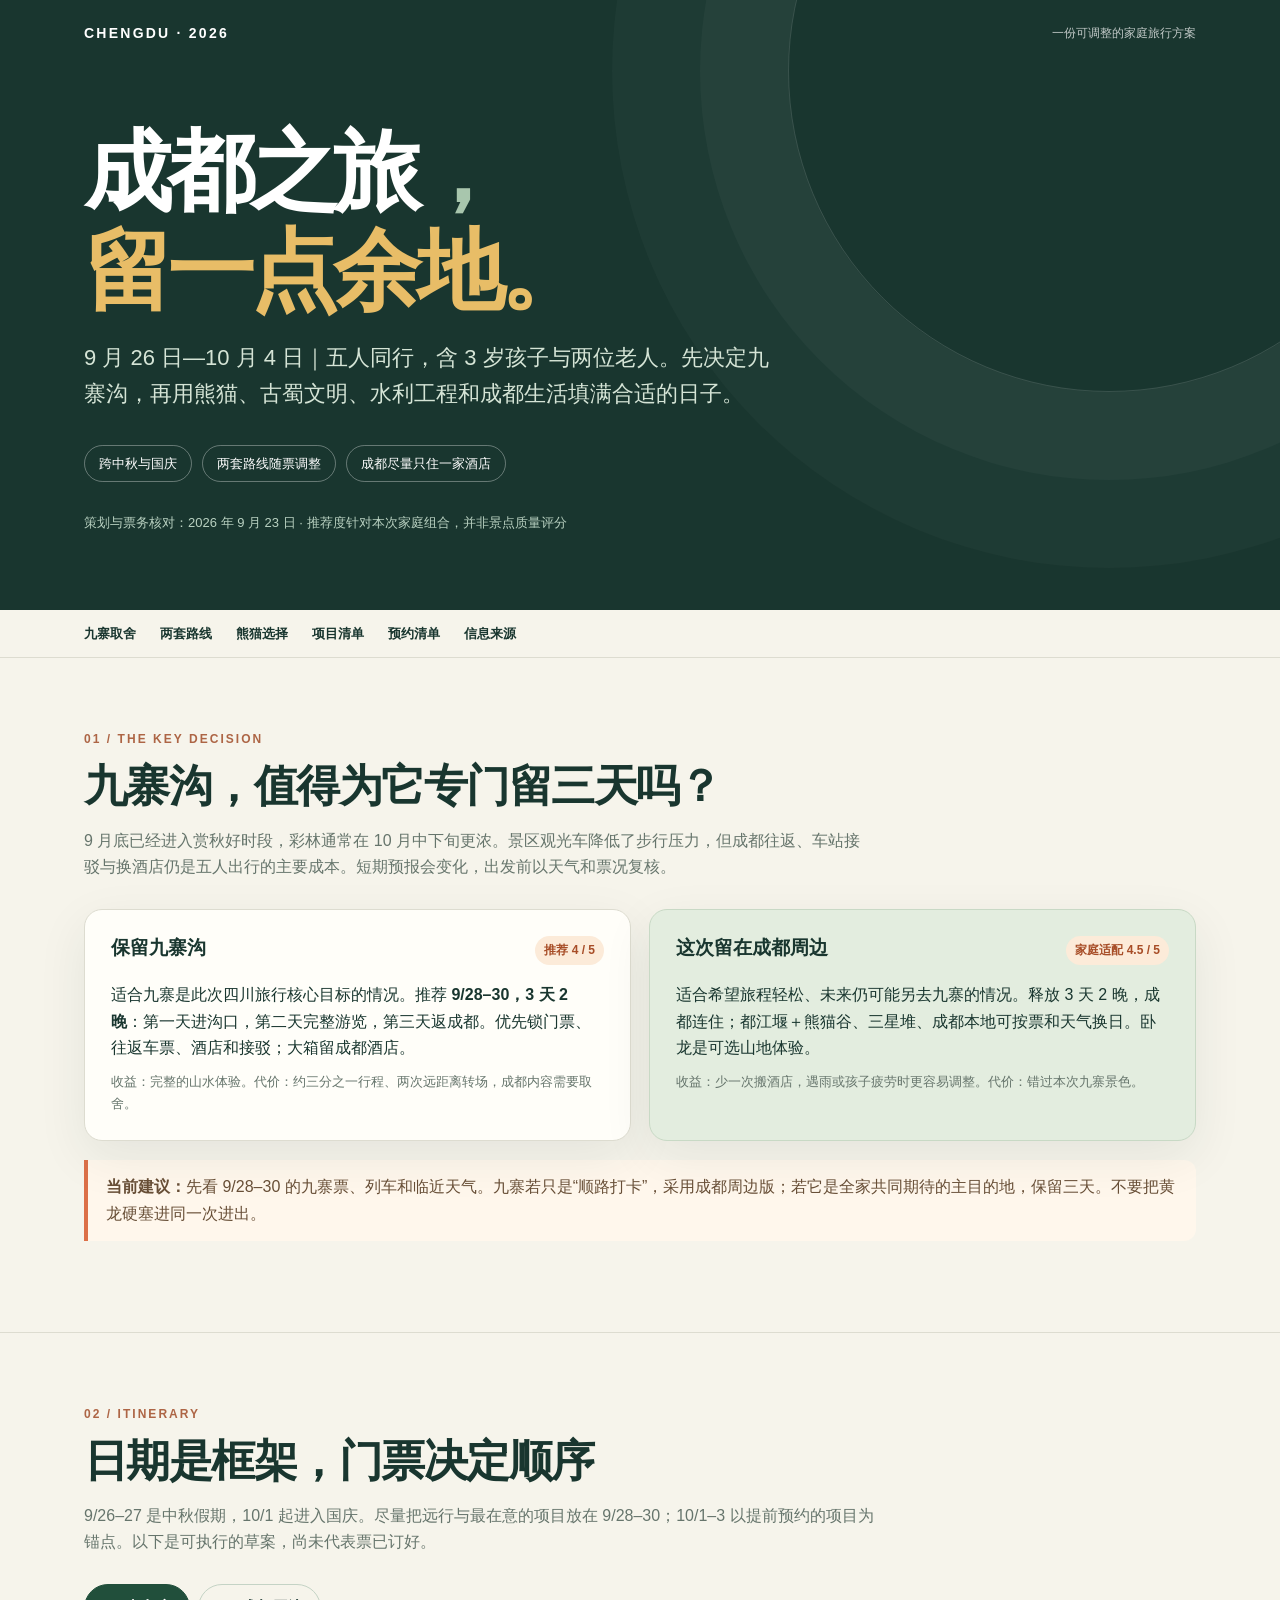
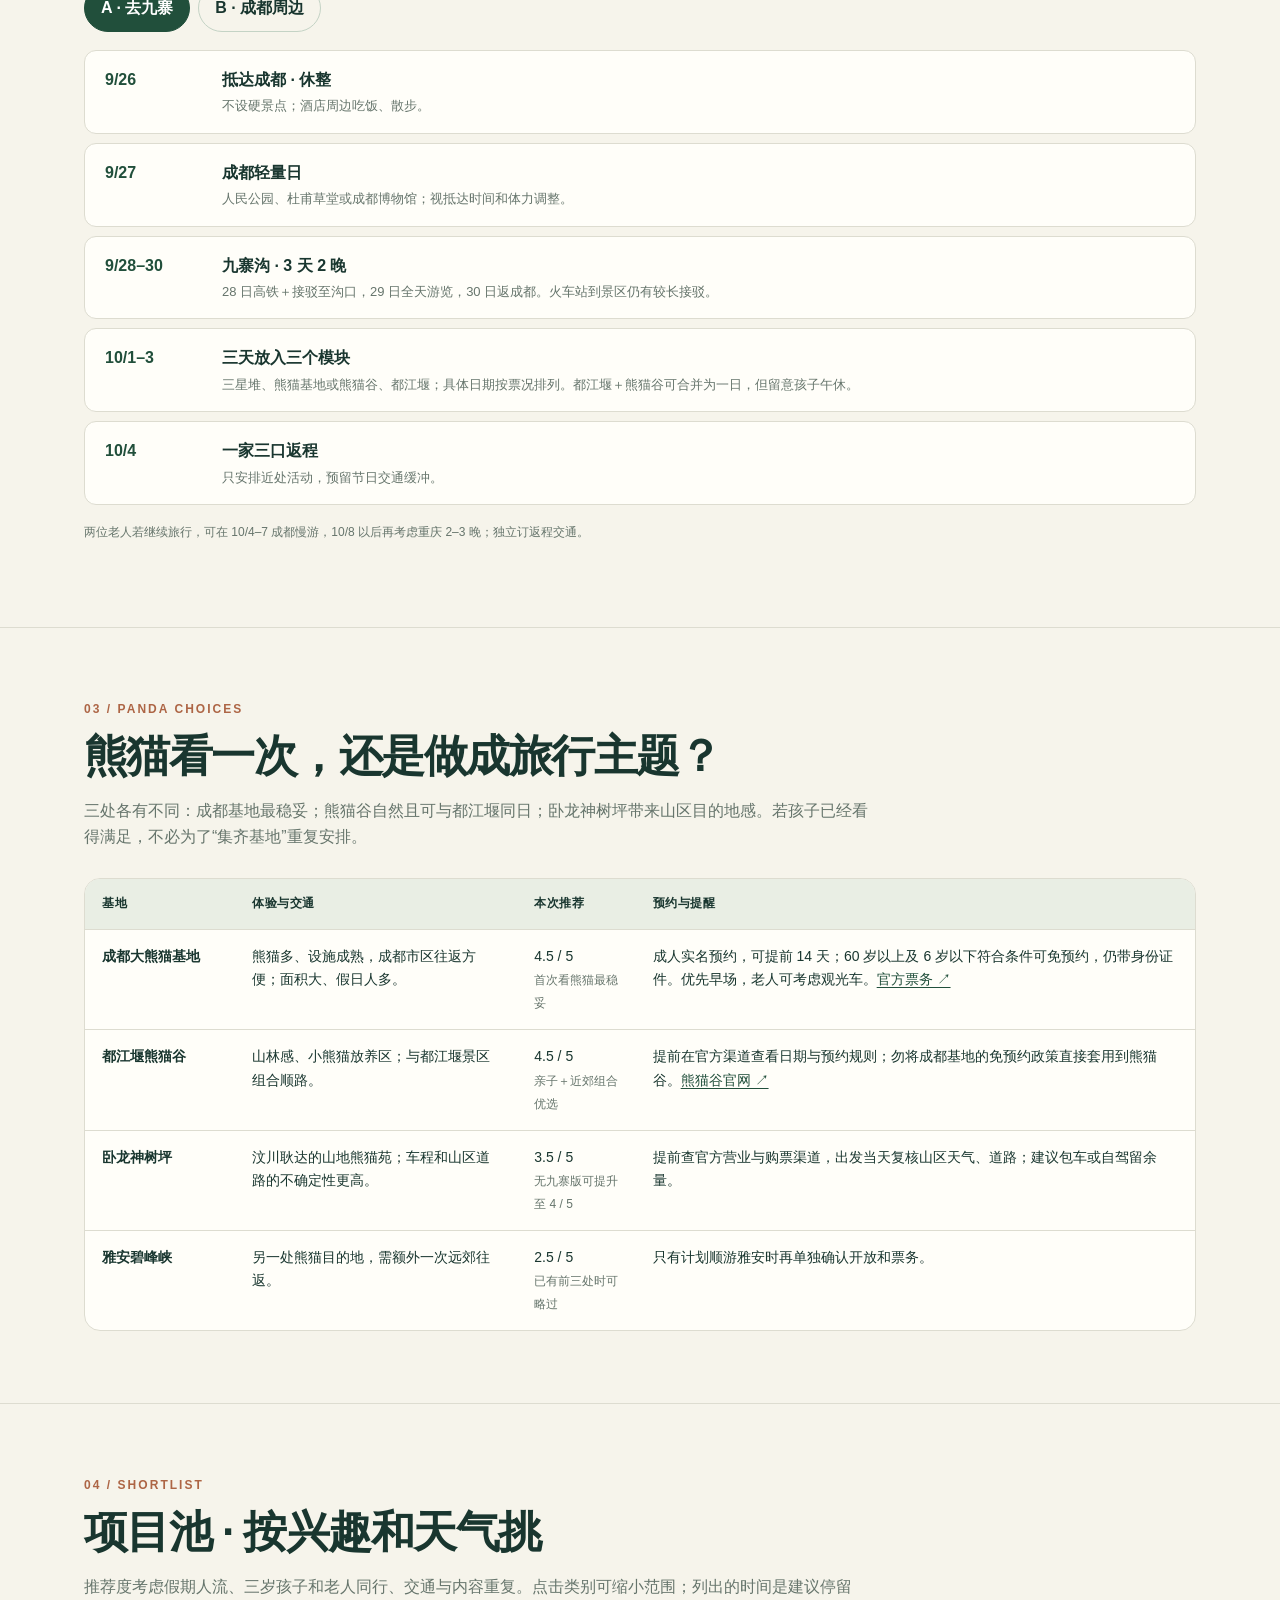
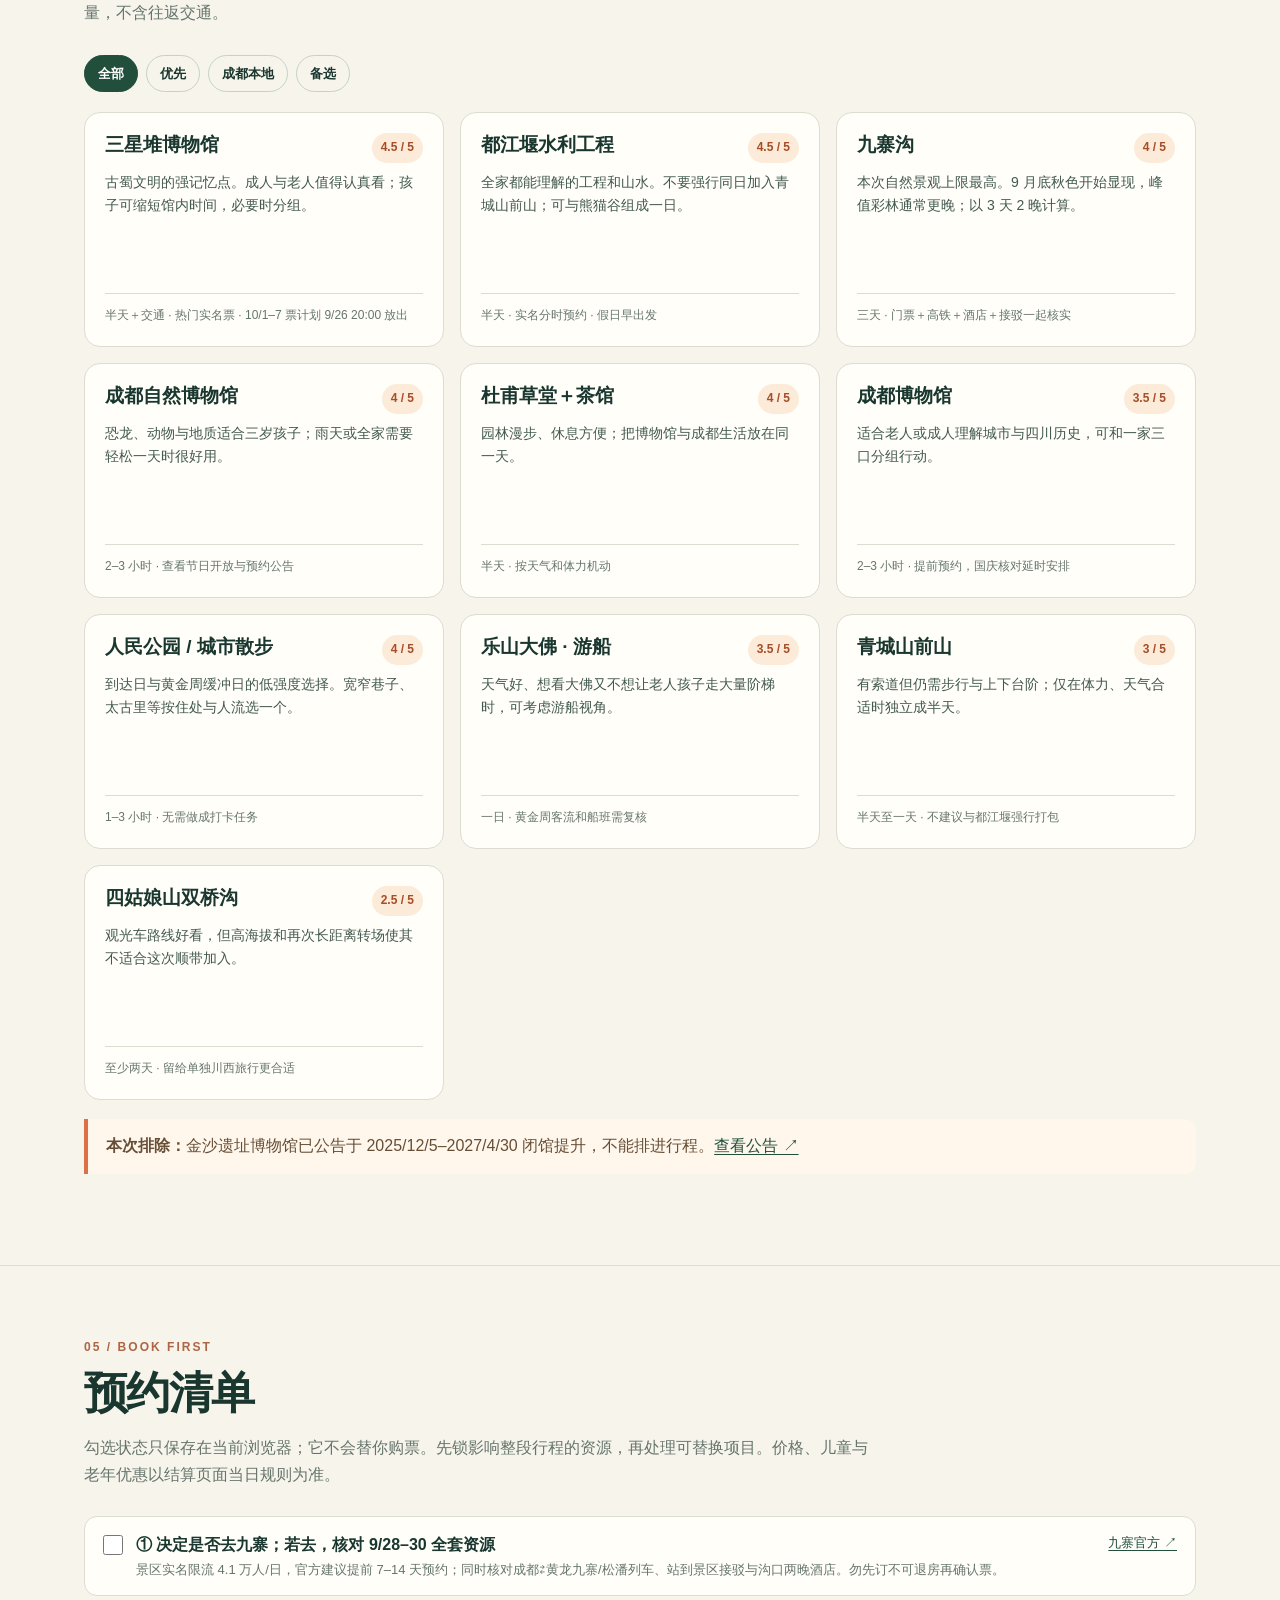
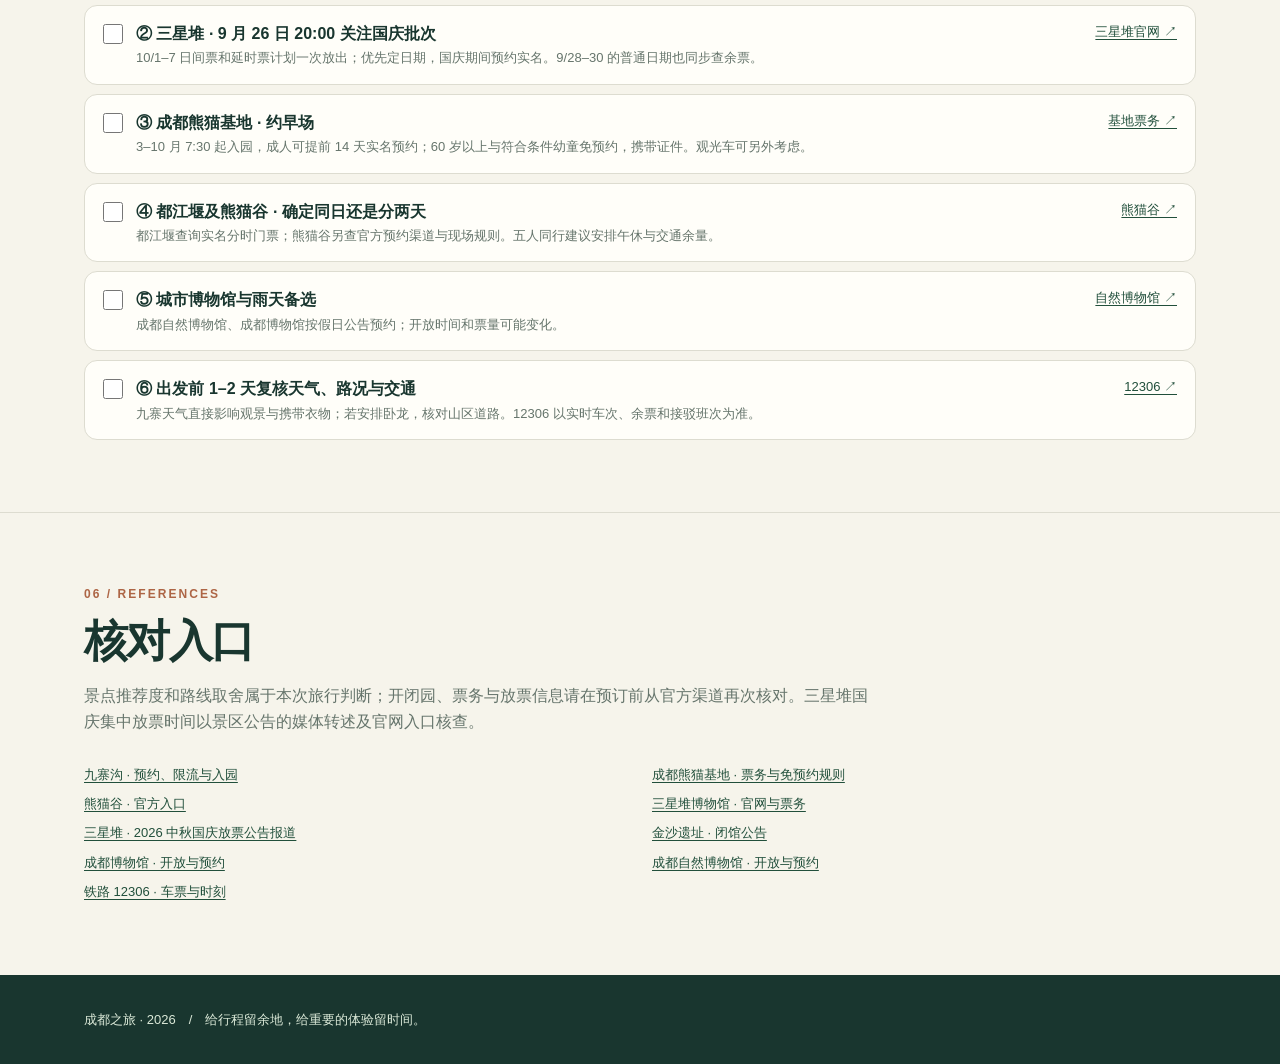
==== chengdu-2026/index.html @ fce1fe7a "Add Chengdu 2026 family trip planning page" ====
<!doctype html>
<html lang="zh-CN">
<head>
  <meta charset="utf-8">
  <meta name="viewport" content="width=device-width, initial-scale=1">
  <meta name="theme-color" content="#17352d">
  <meta name="description" content="2026 成都家庭旅行规划：九寨沟取舍、熊猫基地对比、每日路线与预约清单。">
  <title>成都之旅 · 2026 家庭行程规划</title>
  <style>
    :root{--ink:#19362f;--muted:#66756c;--cream:#f6f4eb;--paper:#fffef9;--line:#dddcd0;--green:#214f3b;--mint:#dcebdc;--orange:#dc7048;--gold:#e8bd67;--blue:#dce9e9;--shadow:0 16px 50px rgba(25,54,47,.08)}
    *{box-sizing:border-box}html{scroll-behavior:smooth}body{margin:0;background:var(--cream);color:var(--ink);font-family:-apple-system,BlinkMacSystemFont,"PingFang SC","Microsoft YaHei",sans-serif;line-height:1.65}a{color:var(--green);text-underline-offset:3px}button{font:inherit;cursor:pointer}button:focus-visible,a:focus-visible,input:focus-visible{outline:3px solid var(--orange);outline-offset:3px}.wrap{max-width:1160px;padding:0 24px;margin:auto}
    header{background:var(--ink);color:#fff;position:relative;overflow:hidden}header:before{content:"";position:absolute;width:640px;height:640px;border:1px solid #ffffff24;border-radius:50%;right:-150px;top:-250px;box-shadow:0 0 0 88px #ffffff08,0 0 0 176px #ffffff06}header .wrap{position:relative;padding-top:22px;padding-bottom:76px}.top{display:flex;align-items:center;justify-content:space-between;gap:20px}.brand{font-size:14px;font-weight:800;letter-spacing:.16em}.top span{font-size:12px;opacity:.72}header h1{font-size:clamp(40px,7vw,88px);line-height:1.12;letter-spacing:-.055em;margin:78px 0 20px;max-width:850px}header h1 em{font-style:normal;color:var(--gold)}.lead{font-size:clamp(17px,2vw,22px);max-width:700px;color:#d5e4d6;margin:0}.hero-meta{display:flex;gap:10px;flex-wrap:wrap;margin-top:32px}.hero-meta span{border:1px solid #ffffff55;border-radius:30px;padding:7px 14px;font-size:13px}.hero-note{margin-top:30px;color:#b9d1c1;font-size:13px}
    nav{background:#f6f4ebed;border-bottom:1px solid var(--line);position:sticky;top:0;z-index:10;backdrop-filter:blur(14px)}nav .wrap{display:flex;gap:24px;overflow:auto;white-space:nowrap;scrollbar-width:none}nav a{padding:13px 0;color:var(--ink);text-decoration:none;font-size:13px;font-weight:700}nav a:hover{color:var(--orange)}section{padding:72px 0}section+section{border-top:1px solid var(--line)}.eyebrow{color:#ad6545;font-size:12px;font-weight:900;letter-spacing:.17em;text-transform:uppercase;margin-bottom:10px}h2{font-size:clamp(28px,4vw,44px);line-height:1.18;letter-spacing:-.035em;margin:0 0 16px}h3{font-size:19px;line-height:1.3;margin:0 0 12px}.intro{color:var(--muted);max-width:790px;margin:0 0 28px}.grid{display:grid;grid-template-columns:repeat(2,minmax(0,1fr));gap:18px}.card{background:var(--paper);border:1px solid var(--line);border-radius:18px;padding:26px;box-shadow:var(--shadow)}.card.accent{background:#e3eddf;border-color:#c8d9c5}.card small{color:var(--muted);font-weight:700}.card p{margin:10px 0 0}.decision{font-size:19px;font-weight:750;max-width:900px}.decision strong{color:#a64e30}.pill{display:inline-block;border-radius:30px;padding:5px 10px;background:var(--mint);color:var(--green);font-size:12px;font-weight:800}.pill.warn{background:#fbe9da;color:#a74d27}.pill.blue{background:var(--blue)}.rowtop{display:flex;align-items:start;justify-content:space-between;gap:12px}.rating{white-space:nowrap;font-size:12px;font-weight:900;color:#a74d27;background:#fcebd9;padding:5px 9px;border-radius:20px}.sub{font-size:13px;color:var(--muted)}
    .tabs{display:flex;gap:8px;flex-wrap:wrap;margin:28px 0 18px}.tabs button,.filter button{border:1px solid #c4d3c5;background:transparent;color:var(--ink);padding:10px 16px;border-radius:30px;font-weight:750}.tabs button[aria-selected="true"],.filter button.active{background:var(--green);color:#fff;border-color:var(--green)}.route{display:none}.route.active{display:block}.days{display:grid;gap:9px}.day{display:grid;grid-template-columns:100px 1fr;gap:17px;background:var(--paper);border:1px solid var(--line);padding:16px 20px;border-radius:12px}.day time{font-weight:900;color:var(--green)}.day strong{display:block}.day .sub{margin-top:2px}.notice{border-left:4px solid var(--orange);background:#fff7ec;border-radius:0 12px 12px 0;padding:14px 18px;margin:19px 0;color:#674e36}.split{display:flex;gap:8px;flex-wrap:wrap;margin-top:8px}.split span{font-size:12px;padding:3px 9px;border-radius:8px;background:#eef2e8}
    .filter{display:flex;gap:8px;flex-wrap:wrap;margin:28px 0 20px}.filter button{padding:7px 13px;font-size:13px}.places{display:grid;grid-template-columns:repeat(3,minmax(0,1fr));gap:16px}.place{background:var(--paper);border:1px solid var(--line);border-radius:16px;padding:20px;display:flex;flex-direction:column;min-height:235px}.place p{margin:8px 0;color:#435950;font-size:14px}.place .foot{margin-top:auto;padding-top:12px;border-top:1px solid var(--line);font-size:12px;color:var(--muted)}.place[hidden]{display:none}.place .rowtop h3{margin:0}.table-wrap{overflow:auto;border:1px solid var(--line);border-radius:16px;background:var(--paper)}table{width:100%;border-collapse:collapse;text-align:left;min-width:700px}th,td{padding:15px 17px;border-bottom:1px solid var(--line);vertical-align:top;font-size:14px}th{background:#e9eee4;font-size:12px;letter-spacing:.05em}tr:last-child td{border-bottom:0}td:first-child{font-weight:800;min-width:150px}.small{font-size:12px;color:var(--muted)}
    .tasks{display:grid;gap:9px}.task{background:var(--paper);border:1px solid var(--line);border-radius:13px;padding:15px 18px;display:grid;grid-template-columns:auto 1fr auto;gap:13px;align-items:start}.task input{width:20px;height:20px;accent-color:var(--green);margin:3px 0}.task strong{display:block}.task .sub{display:block}.task.done strong{text-decoration:line-through;color:var(--muted)}.task a{font-size:13px;white-space:nowrap}.sources{display:grid;grid-template-columns:repeat(2,minmax(0,1fr));gap:8px 24px}.sources a{font-size:13px}.end{background:var(--ink);color:#dbe9d8;padding:34px 0;font-size:13px}.end p{margin:0}.end a{color:#e8bd67}@media(max-width:800px){.places{grid-template-columns:repeat(2,minmax(0,1fr))}}@media(max-width:600px){.wrap{padding:0 18px}header .wrap{padding-top:18px;padding-bottom:48px}header h1{margin-top:65px}.grid,.places,.sources{grid-template-columns:1fr}section{padding:48px 0}.card{padding:20px}.day{grid-template-columns:66px 1fr;padding:13px 14px;gap:9px}.task{grid-template-columns:auto 1fr}.task a{grid-column:2}.place{min-height:auto}nav .wrap{gap:18px}}
  </style>
</head>
<body>
  <header><div class="wrap"><div class="top"><div class="brand">CHENGDU · 2026</div><span>一份可调整的家庭旅行方案</span></div><h1>成都之旅<span style="color:#a8c6ad">，</span><br><em>留一点余地。</em></h1><p class="lead">9 月 26 日—10 月 4 日｜五人同行，含 3 岁孩子与两位老人。先决定九寨沟，再用熊猫、古蜀文明、水利工程和成都生活填满合适的日子。</p><div class="hero-meta"><span>跨中秋与国庆</span><span>两套路线随票调整</span><span>成都尽量只住一家酒店</span></div><div class="hero-note">策划与票务核对：2026 年 9 月 23 日 · 推荐度针对本次家庭组合，并非景点质量评分</div></div></header>
  <nav aria-label="页面导航"><div class="wrap"><a href="#decision">九寨取舍</a><a href="#routes">两套路线</a><a href="#pandas">熊猫选择</a><a href="#places">项目清单</a><a href="#booking">预约清单</a><a href="#sources">信息来源</a></div></nav>
  <main>
    <section id="decision"><div class="wrap"><div class="eyebrow">01 / THE KEY DECISION</div><h2>九寨沟，值得为它专门留三天吗？</h2><p class="intro">9 月底已经进入赏秋好时段，彩林通常在 10 月中下旬更浓。景区观光车降低了步行压力，但成都往返、车站接驳与换酒店仍是五人出行的主要成本。短期预报会变化，出发前以天气和票况复核。</p><div class="grid"><article class="card"><div class="rowtop"><h3>保留九寨沟</h3><span class="rating">推荐 4 / 5</span></div><p>适合九寨是此次四川旅行核心目标的情况。推荐 <strong>9/28–30，3 天 2 晚</strong>：第一天进沟口，第二天完整游览，第三天返成都。优先锁门票、往返车票、酒店和接驳；大箱留成都酒店。</p><p class="sub">收益：完整的山水体验。代价：约三分之一行程、两次远距离转场，成都内容需要取舍。</p></article><article class="card accent"><div class="rowtop"><h3>这次留在成都周边</h3><span class="rating">家庭适配 4.5 / 5</span></div><p>适合希望旅程轻松、未来仍可能另去九寨的情况。释放 3 天 2 晚，成都连住；都江堰＋熊猫谷、三星堆、成都本地可按票和天气换日。卧龙是可选山地体验。</p><p class="sub">收益：少一次搬酒店，遇雨或孩子疲劳时更容易调整。代价：错过本次九寨景色。</p></article></div><p class="notice"><strong>当前建议：</strong>先看 9/28–30 的九寨票、列车和临近天气。九寨若只是“顺路打卡”，采用成都周边版；若它是全家共同期待的主目的地，保留三天。不要把黄龙硬塞进同一次进出。</p></div></section>
    <section id="routes"><div class="wrap"><div class="eyebrow">02 / ITINERARY</div><h2>日期是框架，门票决定顺序</h2><p class="intro">9/26–27 是中秋假期，10/1 起进入国庆。尽量把远行与最在意的项目放在 9/28–30；10/1–3 以提前预约的项目为锚点。以下是可执行的草案，尚未代表票已订好。</p><div class="tabs" role="tablist" aria-label="路线方案"><button id="tab-a" role="tab" aria-selected="true" aria-controls="route-a">A · 去九寨</button><button id="tab-b" role="tab" aria-selected="false" aria-controls="route-b">B · 成都周边</button></div>
      <div id="route-a" class="route active" role="tabpanel" aria-labelledby="tab-a"><div class="days"><div class="day"><time>9/26</time><div><strong>抵达成都 · 休整</strong><div class="sub">不设硬景点；酒店周边吃饭、散步。</div></div></div><div class="day"><time>9/27</time><div><strong>成都轻量日</strong><div class="sub">人民公园、杜甫草堂或成都博物馆；视抵达时间和体力调整。</div></div></div><div class="day"><time>9/28–30</time><div><strong>九寨沟 · 3 天 2 晚</strong><div class="sub">28 日高铁＋接驳至沟口，29 日全天游览，30 日返成都。火车站到景区仍有较长接驳。</div></div></div><div class="day"><time>10/1–3</time><div><strong>三天放入三个模块</strong><div class="sub">三星堆、熊猫基地或熊猫谷、都江堰；具体日期按票况排列。都江堰＋熊猫谷可合并为一日，但留意孩子午休。</div></div></div><div class="day"><time>10/4</time><div><strong>一家三口返程</strong><div class="sub">只安排近处活动，预留节日交通缓冲。</div></div></div></div></div>
      <div id="route-b" class="route" role="tabpanel" aria-labelledby="tab-b" hidden><div class="days"><div class="day"><time>9/26–27</time><div><strong>抵达＋成都慢游</strong><div class="sub">缓冲、茶馆、人民公园或亲子室内馆。</div></div></div><div class="day"><time>9/28</time><div><strong>三星堆 · 古蜀文明</strong><div class="sub">建议工作日完成；若票抢不到，和国庆有票的日期对调。孩子参观以约 1.5–2 小时为目标。</div></div></div><div class="day"><time>9/29</time><div><strong>都江堰＋熊猫谷</strong><div class="sub">一条方向的近郊线；也可住都江堰一晚放慢节奏。</div></div></div><div class="day"><time>9/30</time><div><strong>机动天气日：卧龙或成都</strong><div class="sub">天气好且道路情况稳妥，可去卧龙神树坪；阴雨时换成都自然博物馆、杜甫草堂等。</div></div></div><div class="day"><time>10/1–3</time><div><strong>熊猫基地＋成都市区＋留白</strong><div class="sub">避开连续三天远郊。可安排老人逛博物馆，一家三口做亲子项目。</div></div></div><div class="day"><time>10/4</time><div><strong>一家三口返程</strong><div class="sub">不安排跨城或远郊。</div></div></div></div></div><p class="small" style="margin-top:18px">两位老人若继续旅行，可在 10/4–7 成都慢游，10/8 以后再考虑重庆 2–3 晚；独立订返程交通。</p></div></section>
    <section id="pandas"><div class="wrap"><div class="eyebrow">03 / PANDA CHOICES</div><h2>熊猫看一次，还是做成旅行主题？</h2><p class="intro">三处各有不同：成都基地最稳妥；熊猫谷自然且可与都江堰同日；卧龙神树坪带来山区目的地感。若孩子已经看得满足，不必为了“集齐基地”重复安排。</p><div class="table-wrap"><table><thead><tr><th>基地</th><th>体验与交通</th><th>本次推荐</th><th>预约与提醒</th></tr></thead><tbody><tr><td>成都大熊猫基地</td><td>熊猫多、设施成熟，成都市区往返方便；面积大、假日人多。</td><td>4.5 / 5<br><span class="small">首次看熊猫最稳妥</span></td><td>成人实名预约，可提前 14 天；60 岁以上及 6 岁以下符合条件可免预约，仍带身份证件。优先早场，老人可考虑观光车。<a href="https://www.panda.org.cn/cn/service/ticket/" target="_blank" rel="noopener">官方票务 ↗</a></td></tr><tr><td>都江堰熊猫谷</td><td>山林感、小熊猫放养区；与都江堰景区组合顺路。</td><td>4.5 / 5<br><span class="small">亲子＋近郊组合优选</span></td><td>提前在官方渠道查看日期与预约规则；勿将成都基地的免预约政策直接套用到熊猫谷。<a href="https://www.panda.org.cn/cn/pandavalley/" target="_blank" rel="noopener">熊猫谷官网 ↗</a></td></tr><tr><td>卧龙神树坪</td><td>汶川耿达的山地熊猫苑；车程和山区道路的不确定性更高。</td><td>3.5 / 5<br><span class="small">无九寨版可提升至 4 / 5</span></td><td>提前查官方营业与购票渠道，出发当天复核山区天气、道路；建议包车或自驾留余量。</td></tr><tr><td>雅安碧峰峡</td><td>另一处熊猫目的地，需额外一次远郊往返。</td><td>2.5 / 5<br><span class="small">已有前三处时可略过</span></td><td>只有计划顺游雅安时再单独确认开放和票务。</td></tr></tbody></table></div></div></section>
    <section id="places"><div class="wrap"><div class="eyebrow">04 / SHORTLIST</div><h2>项目池 · 按兴趣和天气挑</h2><p class="intro">推荐度考虑假期人流、三岁孩子和老人同行、交通与内容重复。点击类别可缩小范围；列出的时间是建议停留量，不含往返交通。</p><div class="filter" aria-label="筛选项目"><button class="active" data-filter="all">全部</button><button data-filter="core">优先</button><button data-filter="city">成都本地</button><button data-filter="extra">备选</button></div><div class="places">
      <article class="place" data-kind="core"><div class="rowtop"><h3>三星堆博物馆</h3><span class="rating">4.5 / 5</span></div><p>古蜀文明的强记忆点。成人与老人值得认真看；孩子可缩短馆内时间，必要时分组。</p><div class="foot">半天＋交通 · 热门实名票 · 10/1–7 票计划 9/26 20:00 放出</div></article>
      <article class="place" data-kind="core"><div class="rowtop"><h3>都江堰水利工程</h3><span class="rating">4.5 / 5</span></div><p>全家都能理解的工程和山水。不要强行同日加入青城山前山；可与熊猫谷组成一日。</p><div class="foot">半天 · 实名分时预约 · 假日早出发</div></article>
      <article class="place" data-kind="core"><div class="rowtop"><h3>九寨沟</h3><span class="rating">4 / 5</span></div><p>本次自然景观上限最高。9 月底秋色开始显现，峰值彩林通常更晚；以 3 天 2 晚计算。</p><div class="foot">三天 · 门票＋高铁＋酒店＋接驳一起核实</div></article>
      <article class="place" data-kind="city"><div class="rowtop"><h3>成都自然博物馆</h3><span class="rating">4 / 5</span></div><p>恐龙、动物与地质适合三岁孩子；雨天或全家需要轻松一天时很好用。</p><div class="foot">2–3 小时 · 查看节日开放与预约公告</div></article>
      <article class="place" data-kind="city"><div class="rowtop"><h3>杜甫草堂＋茶馆</h3><span class="rating">4 / 5</span></div><p>园林漫步、休息方便；把博物馆与成都生活放在同一天。</p><div class="foot">半天 · 按天气和体力机动</div></article>
      <article class="place" data-kind="city"><div class="rowtop"><h3>成都博物馆</h3><span class="rating">3.5 / 5</span></div><p>适合老人或成人理解城市与四川历史，可和一家三口分组行动。</p><div class="foot">2–3 小时 · 提前预约，国庆核对延时安排</div></article>
      <article class="place" data-kind="city"><div class="rowtop"><h3>人民公园 / 城市散步</h3><span class="rating">4 / 5</span></div><p>到达日与黄金周缓冲日的低强度选择。宽窄巷子、太古里等按住处与人流选一个。</p><div class="foot">1–3 小时 · 无需做成打卡任务</div></article>
      <article class="place" data-kind="extra"><div class="rowtop"><h3>乐山大佛 · 游船</h3><span class="rating">3.5 / 5</span></div><p>天气好、想看大佛又不想让老人孩子走大量阶梯时，可考虑游船视角。</p><div class="foot">一日 · 黄金周客流和船班需复核</div></article>
      <article class="place" data-kind="extra"><div class="rowtop"><h3>青城山前山</h3><span class="rating">3 / 5</span></div><p>有索道但仍需步行与上下台阶；仅在体力、天气合适时独立成半天。</p><div class="foot">半天至一天 · 不建议与都江堰强行打包</div></article>
      <article class="place" data-kind="extra"><div class="rowtop"><h3>四姑娘山双桥沟</h3><span class="rating">2.5 / 5</span></div><p>观光车路线好看，但高海拔和再次长距离转场使其不适合这次顺带加入。</p><div class="foot">至少两天 · 留给单独川西旅行更合适</div></article>
    </div><p class="notice"><strong>本次排除：</strong>金沙遗址博物馆已公告于 2025/12/5–2027/4/30 闭馆提升，不能排进行程。<a href="https://jinshasitemuseum.hicdac.cn/" target="_blank" rel="noopener">查看公告 ↗</a></p></div></section>
    <section id="booking"><div class="wrap"><div class="eyebrow">05 / BOOK FIRST</div><h2>预约清单</h2><p class="intro">勾选状态只保存在当前浏览器；它不会替你购票。先锁影响整段行程的资源，再处理可替换项目。价格、儿童与老年优惠以结算页面当日规则为准。</p><div class="tasks">
      <label class="task"><input type="checkbox" data-task="jiuzhai"><span><strong>① 决定是否去九寨；若去，核对 9/28–30 全套资源</strong><span class="sub">景区实名限流 4.1 万人/日，官方建议提前 7–14 天预约；同时核对成都⇄黄龙九寨/松潘列车、站到景区接驳与沟口两晚酒店。勿先订不可退房再确认票。</span></span><a href="https://www.jiuzhai.com/news/notice/11241-2026-07-08-03-30-49" target="_blank" rel="noopener">九寨官方 ↗</a></label>
      <label class="task"><input type="checkbox" data-task="sanxingdui"><span><strong>② 三星堆 · 9 月 26 日 20:00 关注国庆批次</strong><span class="sub">10/1–7 日间票和延时票计划一次放出；优先定日期，国庆期间预约实名。9/28–30 的普通日期也同步查余票。</span></span><a href="https://www.sxd.cn/" target="_blank" rel="noopener">三星堆官网 ↗</a></label>
      <label class="task"><input type="checkbox" data-task="panda"><span><strong>③ 成都熊猫基地 · 约早场</strong><span class="sub">3–10 月 7:30 起入园，成人可提前 14 天实名预约；60 岁以上与符合条件幼童免预约，携带证件。观光车可另外考虑。</span></span><a href="https://www.panda.org.cn/cn/service/ticket/" target="_blank" rel="noopener">基地票务 ↗</a></label>
      <label class="task"><input type="checkbox" data-task="dujiangyan"><span><strong>④ 都江堰及熊猫谷 · 确定同日还是分两天</strong><span class="sub">都江堰查询实名分时门票；熊猫谷另查官方预约渠道与现场规则。五人同行建议安排午休与交通余量。</span></span><a href="https://www.panda.org.cn/cn/pandavalley/" target="_blank" rel="noopener">熊猫谷 ↗</a></label>
      <label class="task"><input type="checkbox" data-task="museum"><span><strong>⑤ 城市博物馆与雨天备选</strong><span class="sub">成都自然博物馆、成都博物馆按假日公告预约；开放时间和票量可能变化。</span></span><a href="https://www.cdmnh.com/" target="_blank" rel="noopener">自然博物馆 ↗</a></label>
      <label class="task"><input type="checkbox" data-task="weather"><span><strong>⑥ 出发前 1–2 天复核天气、路况与交通</strong><span class="sub">九寨天气直接影响观景与携带衣物；若安排卧龙，核对山区道路。12306 以实时车次、余票和接驳班次为准。</span></span><a href="https://www.12306.cn/" target="_blank" rel="noopener">12306 ↗</a></label>
    </div></div></section>
    <section id="sources"><div class="wrap"><div class="eyebrow">06 / REFERENCES</div><h2>核对入口</h2><p class="intro">景点推荐度和路线取舍属于本次旅行判断；开闭园、票务与放票信息请在预订前从官方渠道再次核对。三星堆国庆集中放票时间以景区公告的媒体转述及官网入口核查。</p><div class="sources"><a href="https://www.jiuzhai.com/news/notice/11241-2026-07-08-03-30-49" target="_blank" rel="noopener">九寨沟 · 预约、限流与入园</a><a href="https://www.panda.org.cn/cn/service/ticket/" target="_blank" rel="noopener">成都熊猫基地 · 票务与免预约规则</a><a href="https://www.panda.org.cn/cn/pandavalley/" target="_blank" rel="noopener">熊猫谷 · 官方入口</a><a href="https://www.sxd.cn/" target="_blank" rel="noopener">三星堆博物馆 · 官网与票务</a><a href="https://cbgc.scol.com.cn/news/7978679" target="_blank" rel="noopener">三星堆 · 2026 中秋国庆放票公告报道</a><a href="https://jinshasitemuseum.hicdac.cn/" target="_blank" rel="noopener">金沙遗址 · 闭馆公告</a><a href="https://www.cdmuseum.com/" target="_blank" rel="noopener">成都博物馆 · 开放与预约</a><a href="https://www.cdmnh.com/" target="_blank" rel="noopener">成都自然博物馆 · 开放与预约</a><a href="https://www.12306.cn/" target="_blank" rel="noopener">铁路 12306 · 车票与时刻</a></div></div></section>
  </main><footer class="end"><div class="wrap"><p>成都之旅 · 2026　/　给行程留余地，给重要的体验留时间。</p></div></footer>
  <script>
    const tabs=document.querySelectorAll('[role="tab"]');tabs.forEach(button=>button.addEventListener('click',()=>{tabs.forEach(b=>b.setAttribute('aria-selected',String(b===button)));document.querySelectorAll('.route').forEach(panel=>{const active=panel.id===button.getAttribute('aria-controls');panel.hidden=!active;panel.classList.toggle('active',active)})}));
    const filters=document.querySelectorAll('[data-filter]');filters.forEach(button=>button.addEventListener('click',()=>{filters.forEach(b=>b.classList.toggle('active',b===button));document.querySelectorAll('.place').forEach(card=>card.hidden=button.dataset.filter!=='all'&&card.dataset.kind!==button.dataset.filter)}));
    document.querySelectorAll('[data-task]').forEach(box=>{try{box.checked=localStorage.getItem('chengdu26-'+box.dataset.task)==='1'}catch(e){}box.closest('.task').classList.toggle('done',box.checked);box.addEventListener('change',()=>{box.closest('.task').classList.toggle('done',box.checked);try{localStorage.setItem('chengdu26-'+box.dataset.task,box.checked?'1':'0')}catch(e){}})});
  </script>
</body>
</html>
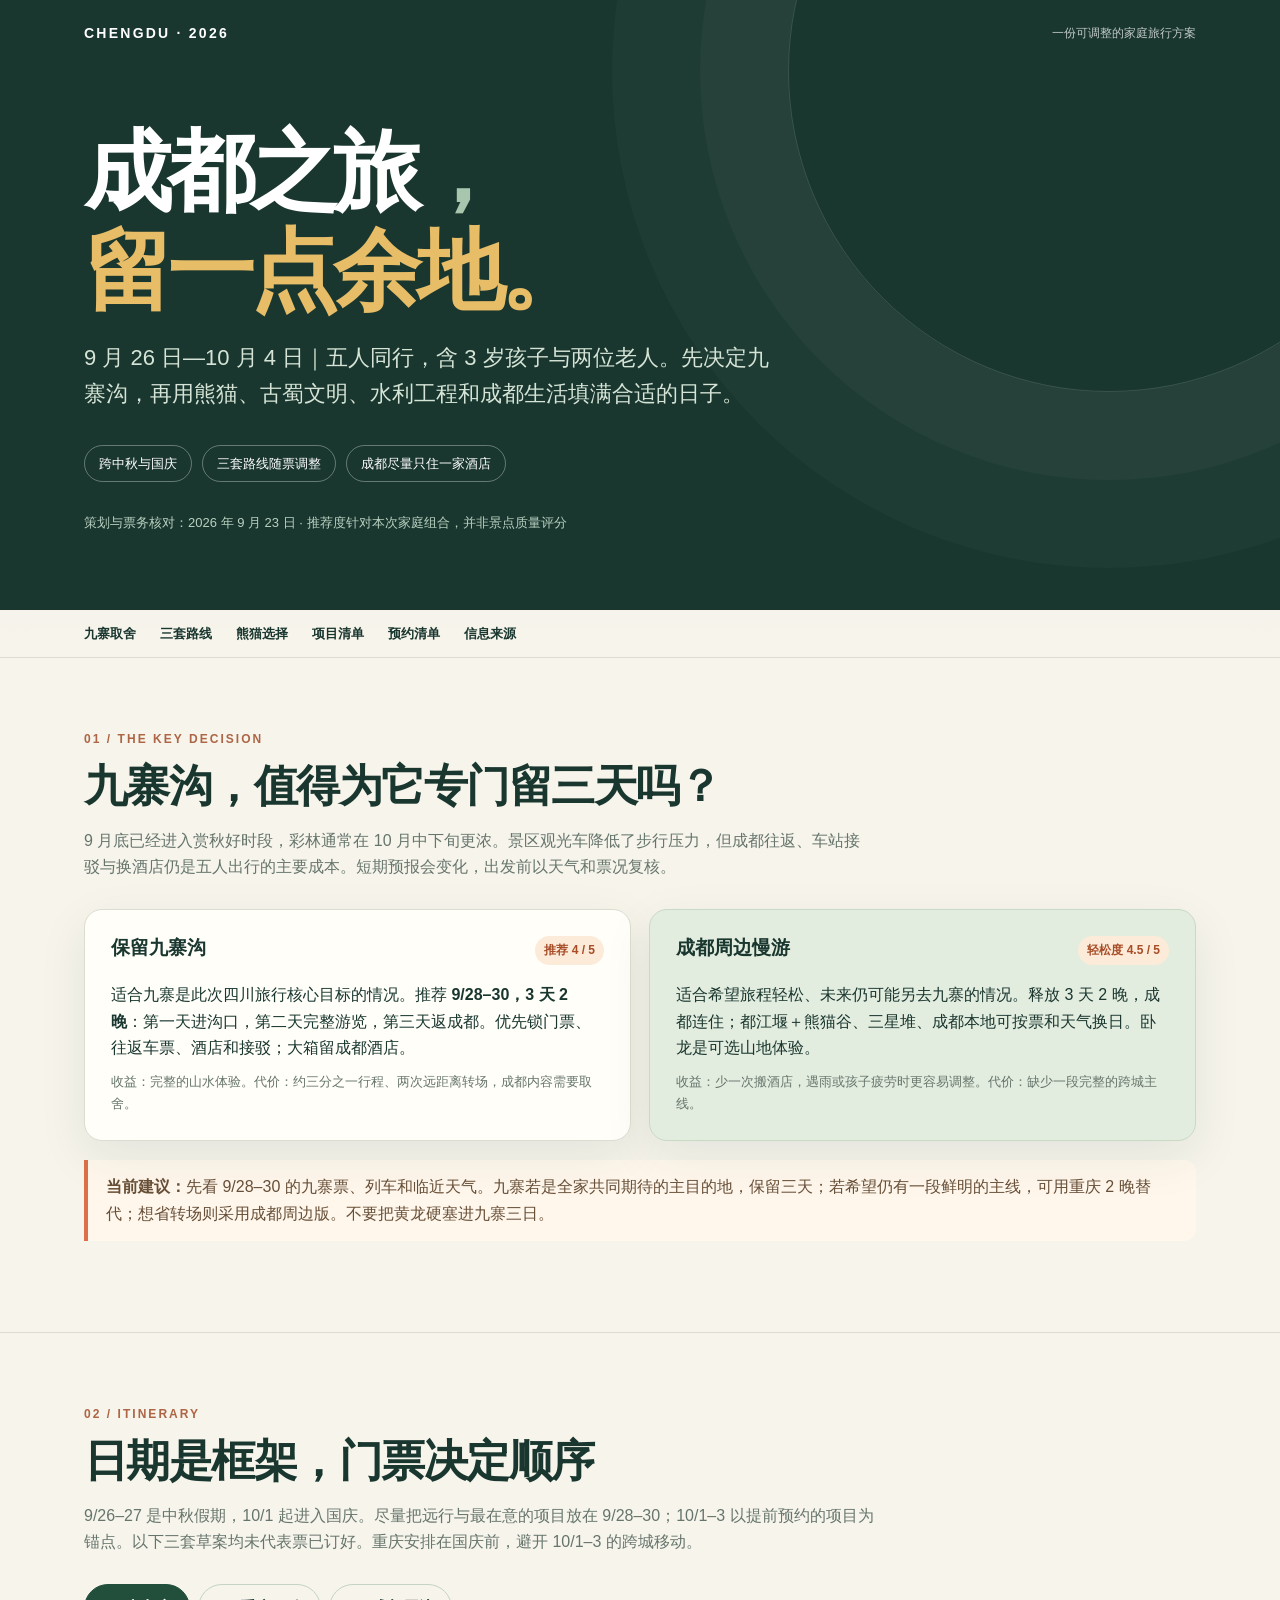
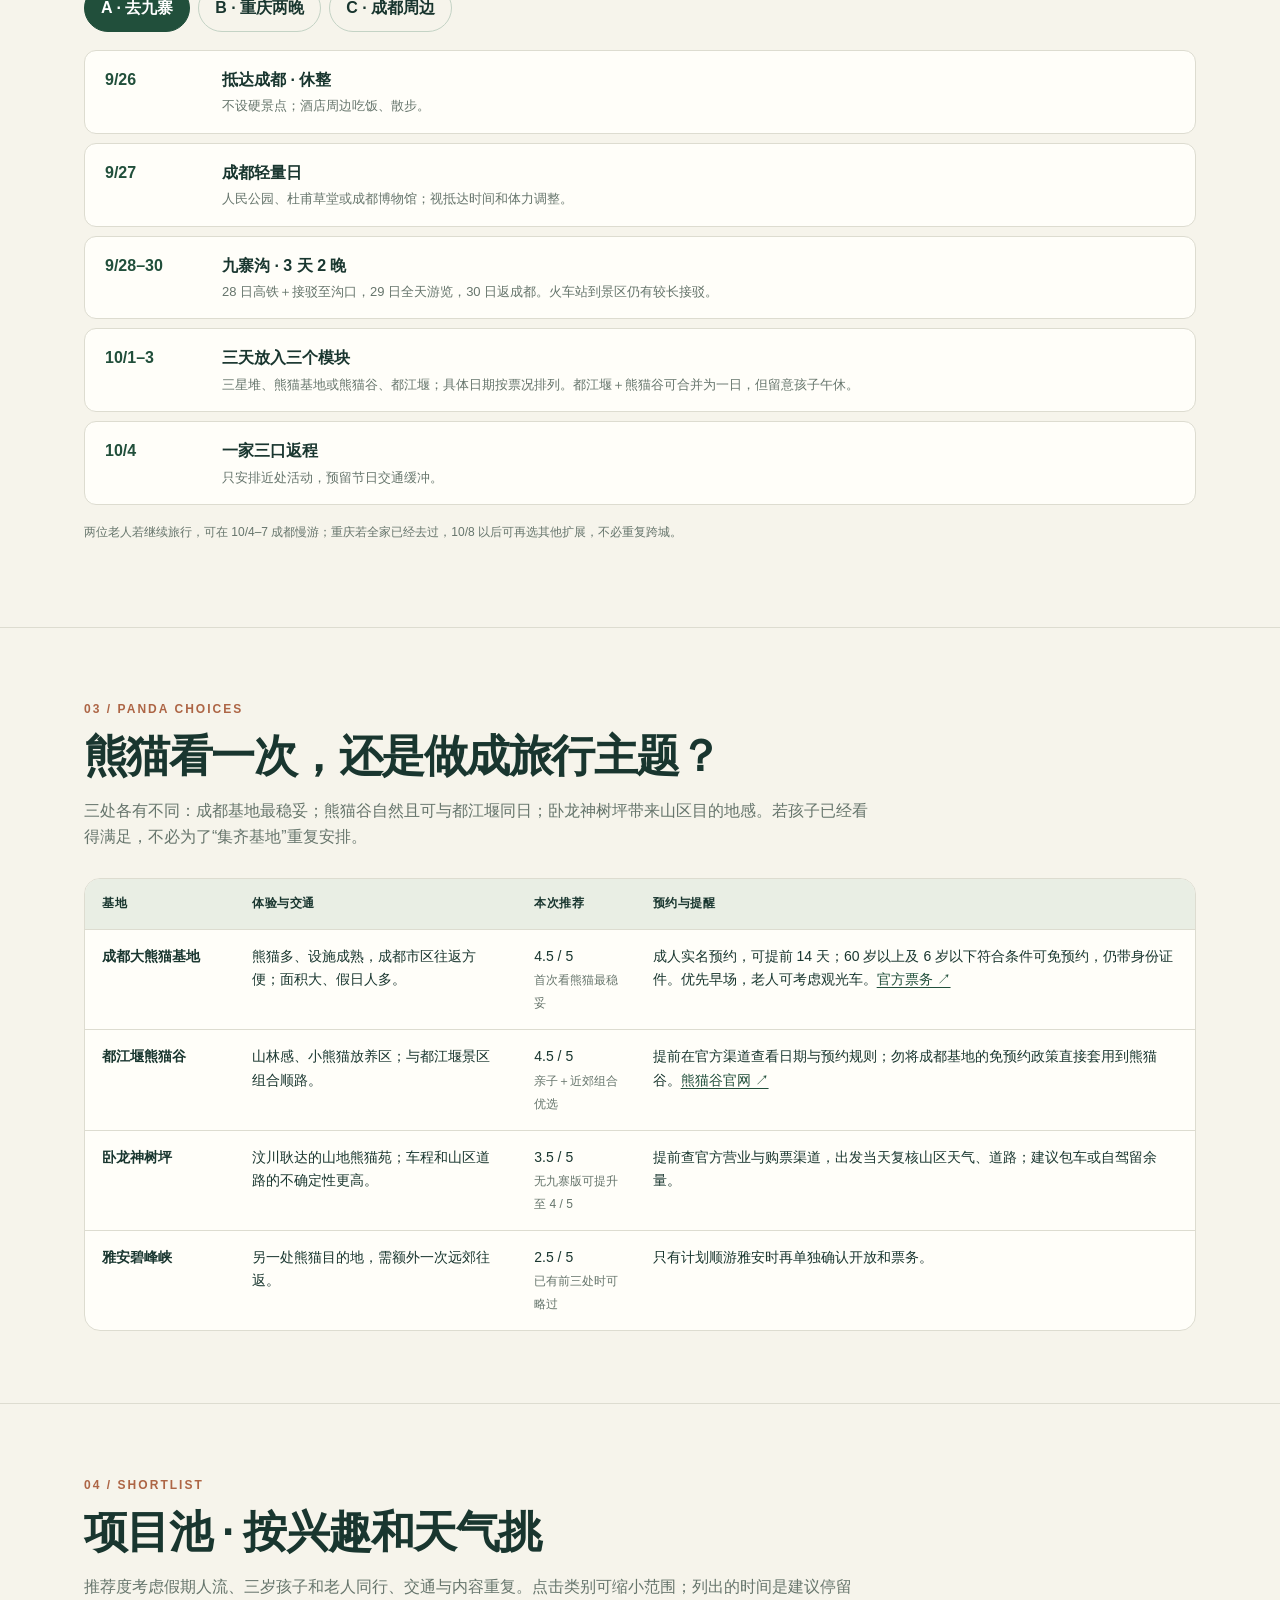
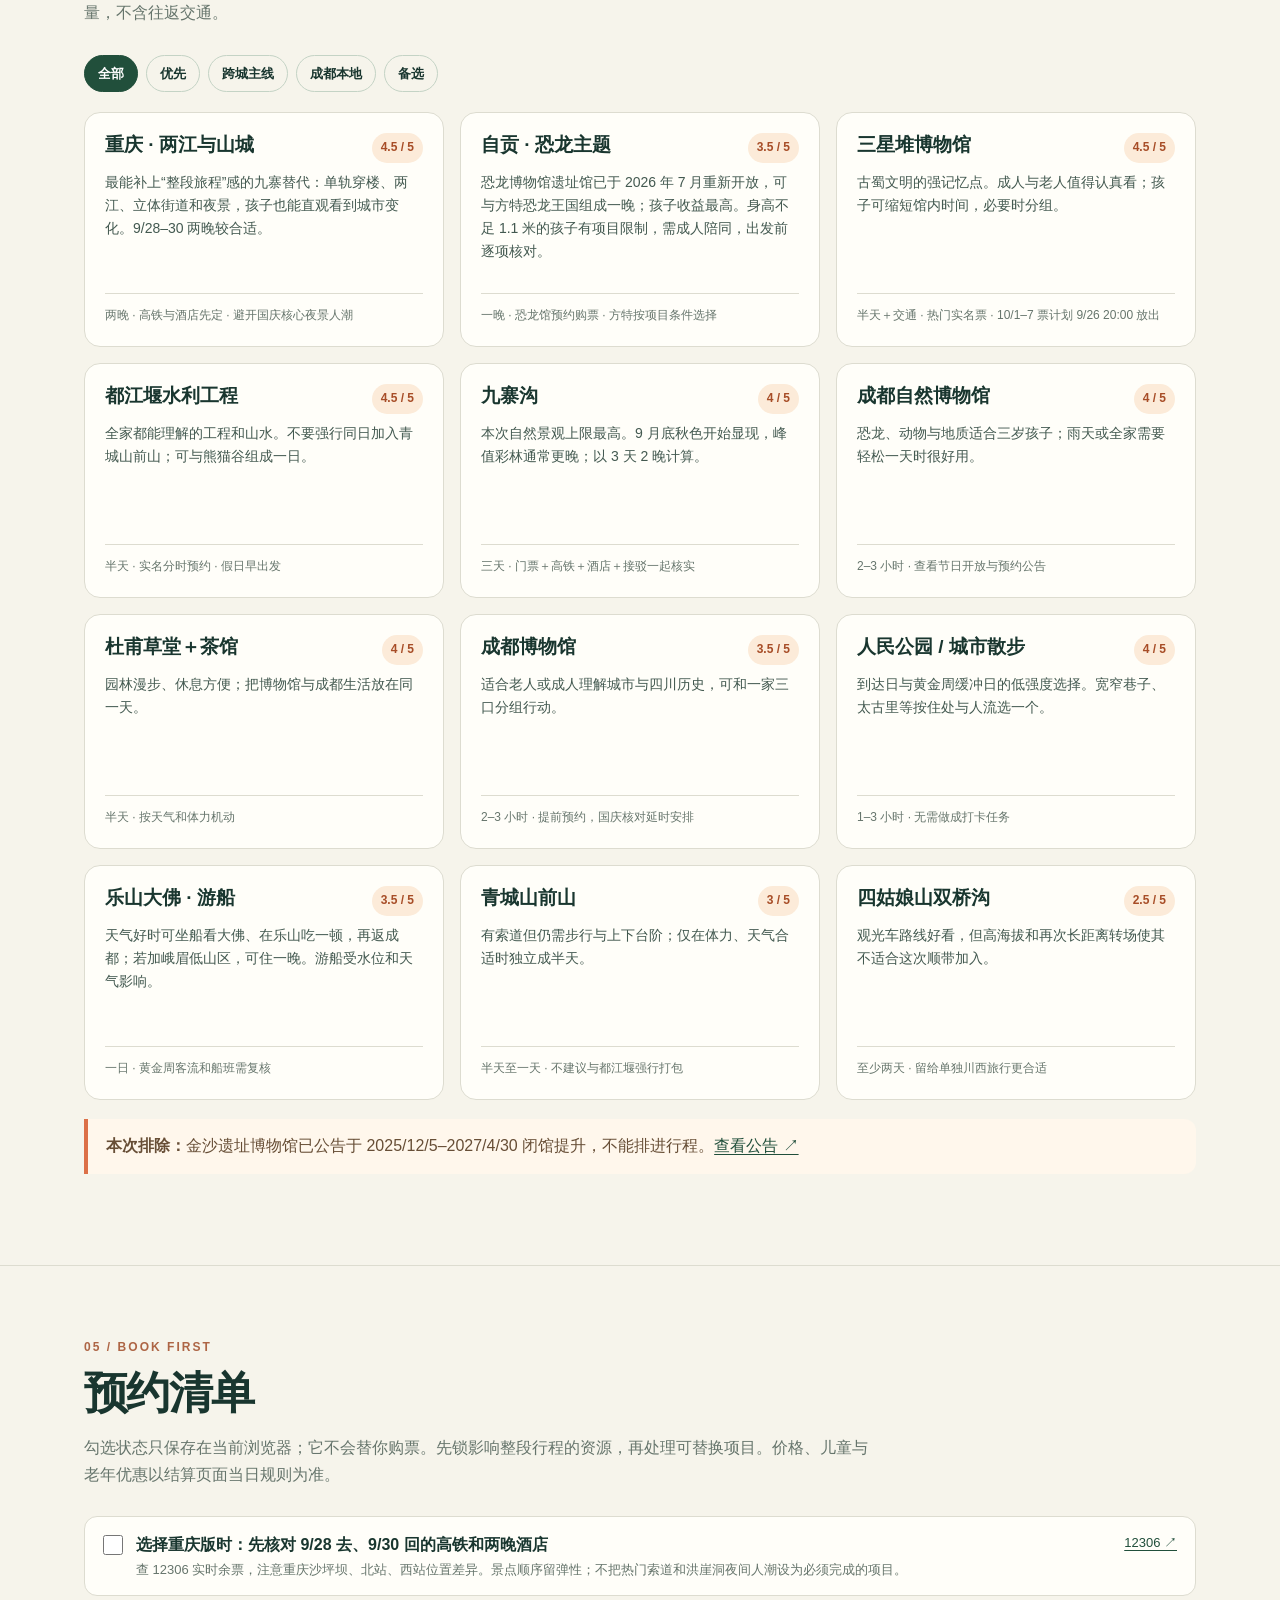
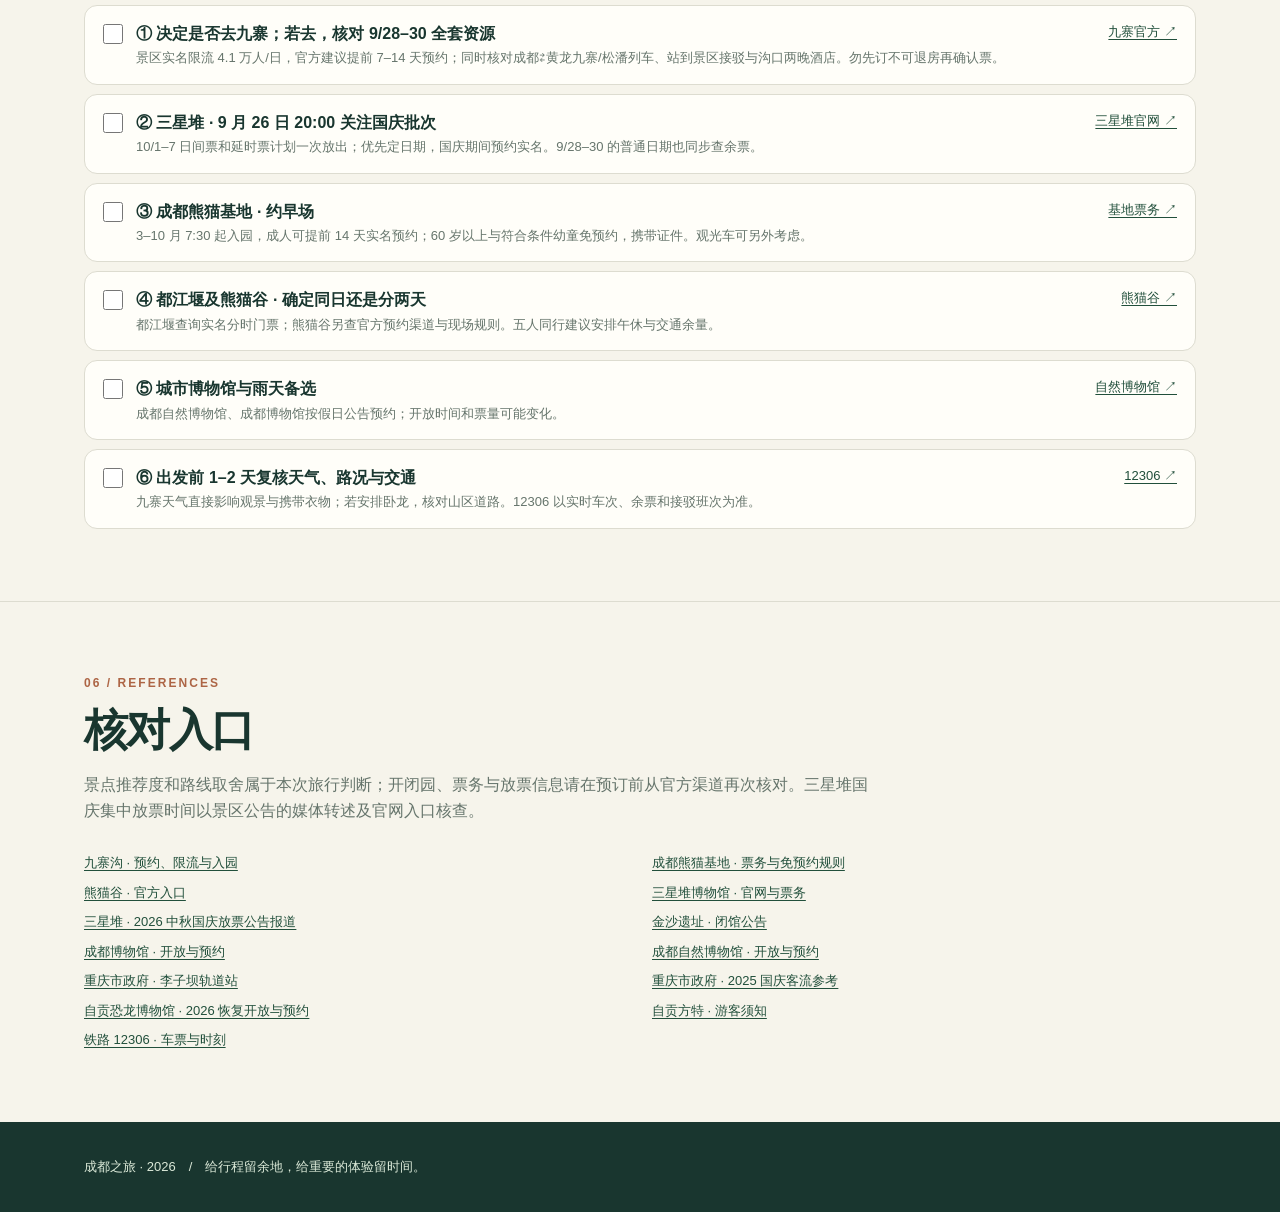
==== commit da9a37d9: "Add Chongqing family route and short-trip alternatives" ====
--- a/chengdu-2026/index.html
+++ b/chengdu-2026/index.html
@@ -17,15 +17,28 @@
   </style>
 </head>
 <body>
-  <header><div class="wrap"><div class="top"><div class="brand">CHENGDU · 2026</div><span>一份可调整的家庭旅行方案</span></div><h1>成都之旅<span style="color:#a8c6ad">，</span><br><em>留一点余地。</em></h1><p class="lead">9 月 26 日—10 月 4 日｜五人同行，含 3 岁孩子与两位老人。先决定九寨沟，再用熊猫、古蜀文明、水利工程和成都生活填满合适的日子。</p><div class="hero-meta"><span>跨中秋与国庆</span><span>两套路线随票调整</span><span>成都尽量只住一家酒店</span></div><div class="hero-note">策划与票务核对：2026 年 9 月 23 日 · 推荐度针对本次家庭组合，并非景点质量评分</div></div></header>
-  <nav aria-label="页面导航"><div class="wrap"><a href="#decision">九寨取舍</a><a href="#routes">两套路线</a><a href="#pandas">熊猫选择</a><a href="#places">项目清单</a><a href="#booking">预约清单</a><a href="#sources">信息来源</a></div></nav>
+  <header><div class="wrap"><div class="top"><div class="brand">CHENGDU · 2026</div><span>一份可调整的家庭旅行方案</span></div><h1>成都之旅<span style="color:#a8c6ad">，</span><br><em>留一点余地。</em></h1><p class="lead">9 月 26 日—10 月 4 日｜五人同行，含 3 岁孩子与两位老人。先决定九寨沟，再用熊猫、古蜀文明、水利工程和成都生活填满合适的日子。</p><div class="hero-meta"><span>跨中秋与国庆</span><span>三套路线随票调整</span><span>成都尽量只住一家酒店</span></div><div class="hero-note">策划与票务核对：2026 年 9 月 23 日 · 推荐度针对本次家庭组合，并非景点质量评分</div></div></header>
+  <nav aria-label="页面导航"><div class="wrap"><a href="#decision">九寨取舍</a><a href="#routes">三套路线</a><a href="#pandas">熊猫选择</a><a href="#places">项目清单</a><a href="#booking">预约清单</a><a href="#sources">信息来源</a></div></nav>
   <main>
-    <section id="decision"><div class="wrap"><div class="eyebrow">01 / THE KEY DECISION</div><h2>九寨沟，值得为它专门留三天吗？</h2><p class="intro">9 月底已经进入赏秋好时段，彩林通常在 10 月中下旬更浓。景区观光车降低了步行压力，但成都往返、车站接驳与换酒店仍是五人出行的主要成本。短期预报会变化，出发前以天气和票况复核。</p><div class="grid"><article class="card"><div class="rowtop"><h3>保留九寨沟</h3><span class="rating">推荐 4 / 5</span></div><p>适合九寨是此次四川旅行核心目标的情况。推荐 <strong>9/28–30，3 天 2 晚</strong>：第一天进沟口，第二天完整游览，第三天返成都。优先锁门票、往返车票、酒店和接驳；大箱留成都酒店。</p><p class="sub">收益：完整的山水体验。代价：约三分之一行程、两次远距离转场，成都内容需要取舍。</p></article><article class="card accent"><div class="rowtop"><h3>这次留在成都周边</h3><span class="rating">家庭适配 4.5 / 5</span></div><p>适合希望旅程轻松、未来仍可能另去九寨的情况。释放 3 天 2 晚，成都连住；都江堰＋熊猫谷、三星堆、成都本地可按票和天气换日。卧龙是可选山地体验。</p><p class="sub">收益：少一次搬酒店，遇雨或孩子疲劳时更容易调整。代价：错过本次九寨景色。</p></article></div><p class="notice"><strong>当前建议：</strong>先看 9/28–30 的九寨票、列车和临近天气。九寨若只是“顺路打卡”，采用成都周边版；若它是全家共同期待的主目的地，保留三天。不要把黄龙硬塞进同一次进出。</p></div></section>
-    <section id="routes"><div class="wrap"><div class="eyebrow">02 / ITINERARY</div><h2>日期是框架，门票决定顺序</h2><p class="intro">9/26–27 是中秋假期，10/1 起进入国庆。尽量把远行与最在意的项目放在 9/28–30；10/1–3 以提前预约的项目为锚点。以下是可执行的草案，尚未代表票已订好。</p><div class="tabs" role="tablist" aria-label="路线方案"><button id="tab-a" role="tab" aria-selected="true" aria-controls="route-a">A · 去九寨</button><button id="tab-b" role="tab" aria-selected="false" aria-controls="route-b">B · 成都周边</button></div>
+    <section id="decision"><div class="wrap"><div class="eyebrow">01 / THE KEY DECISION</div><h2>九寨沟，值得为它专门留三天吗？</h2><p class="intro">9 月底已经进入赏秋好时段，彩林通常在 10 月中下旬更浓。景区观光车降低了步行压力，但成都往返、车站接驳与换酒店仍是五人出行的主要成本。短期预报会变化，出发前以天气和票况复核。</p><div class="grid"><article class="card"><div class="rowtop"><h3>保留九寨沟</h3><span class="rating">推荐 4 / 5</span></div><p>适合九寨是此次四川旅行核心目标的情况。推荐 <strong>9/28–30，3 天 2 晚</strong>：第一天进沟口，第二天完整游览，第三天返成都。优先锁门票、往返车票、酒店和接驳；大箱留成都酒店。</p><p class="sub">收益：完整的山水体验。代价：约三分之一行程、两次远距离转场，成都内容需要取舍。</p></article><article class="card accent"><div class="rowtop"><h3>成都周边慢游</h3><span class="rating">轻松度 4.5 / 5</span></div><p>适合希望旅程轻松、未来仍可能另去九寨的情况。释放 3 天 2 晚，成都连住；都江堰＋熊猫谷、三星堆、成都本地可按票和天气换日。卧龙是可选山地体验。</p><p class="sub">收益：少一次搬酒店，遇雨或孩子疲劳时更容易调整。代价：缺少一段完整的跨城主线。</p></article></div><p class="notice"><strong>当前建议：</strong>先看 9/28–30 的九寨票、列车和临近天气。九寨若是全家共同期待的主目的地，保留三天；若希望仍有一段鲜明的主线，可用重庆 2 晚替代；想省转场则采用成都周边版。不要把黄龙硬塞进九寨三日。</p></div></section>
+    <section id="routes"><div class="wrap"><div class="eyebrow">02 / ITINERARY</div><h2>日期是框架，门票决定顺序</h2><p class="intro">9/26–27 是中秋假期，10/1 起进入国庆。尽量把远行与最在意的项目放在 9/28–30；10/1–3 以提前预约的项目为锚点。以下三套草案均未代表票已订好。重庆安排在国庆前，避开 10/1–3 的跨城移动。</p><div class="tabs" role="tablist" aria-label="路线方案"><button id="tab-a" role="tab" aria-selected="true" aria-controls="route-a">A · 去九寨</button><button id="tab-b" role="tab" aria-selected="false" aria-controls="route-b">B · 重庆两晚</button><button id="tab-c" role="tab" aria-selected="false" aria-controls="route-c">C · 成都周边</button></div>
       <div id="route-a" class="route active" role="tabpanel" aria-labelledby="tab-a"><div class="days"><div class="day"><time>9/26</time><div><strong>抵达成都 · 休整</strong><div class="sub">不设硬景点；酒店周边吃饭、散步。</div></div></div><div class="day"><time>9/27</time><div><strong>成都轻量日</strong><div class="sub">人民公园、杜甫草堂或成都博物馆；视抵达时间和体力调整。</div></div></div><div class="day"><time>9/28–30</time><div><strong>九寨沟 · 3 天 2 晚</strong><div class="sub">28 日高铁＋接驳至沟口，29 日全天游览，30 日返成都。火车站到景区仍有较长接驳。</div></div></div><div class="day"><time>10/1–3</time><div><strong>三天放入三个模块</strong><div class="sub">三星堆、熊猫基地或熊猫谷、都江堰；具体日期按票况排列。都江堰＋熊猫谷可合并为一日，但留意孩子午休。</div></div></div><div class="day"><time>10/4</time><div><strong>一家三口返程</strong><div class="sub">只安排近处活动，预留节日交通缓冲。</div></div></div></div></div>
-      <div id="route-b" class="route" role="tabpanel" aria-labelledby="tab-b" hidden><div class="days"><div class="day"><time>9/26–27</time><div><strong>抵达＋成都慢游</strong><div class="sub">缓冲、茶馆、人民公园或亲子室内馆。</div></div></div><div class="day"><time>9/28</time><div><strong>三星堆 · 古蜀文明</strong><div class="sub">建议工作日完成；若票抢不到，和国庆有票的日期对调。孩子参观以约 1.5–2 小时为目标。</div></div></div><div class="day"><time>9/29</time><div><strong>都江堰＋熊猫谷</strong><div class="sub">一条方向的近郊线；也可住都江堰一晚放慢节奏。</div></div></div><div class="day"><time>9/30</time><div><strong>机动天气日：卧龙或成都</strong><div class="sub">天气好且道路情况稳妥，可去卧龙神树坪；阴雨时换成都自然博物馆、杜甫草堂等。</div></div></div><div class="day"><time>10/1–3</time><div><strong>熊猫基地＋成都市区＋留白</strong><div class="sub">避开连续三天远郊。可安排老人逛博物馆，一家三口做亲子项目。</div></div></div><div class="day"><time>10/4</time><div><strong>一家三口返程</strong><div class="sub">不安排跨城或远郊。</div></div></div></div></div><p class="small" style="margin-top:18px">两位老人若继续旅行，可在 10/4–7 成都慢游，10/8 以后再考虑重庆 2–3 晚；独立订返程交通。</p></div></section>
+      <div id="route-b" class="route" role="tabpanel" aria-labelledby="tab-b" hidden>
+        <div class="days">
+          <div class="day"><time>9/26</time><div><strong>抵达成都 · 休整</strong><div class="sub">不接连续跨城；成都酒店建议保留前后同一家。</div></div></div>
+          <div class="day"><time>9/27</time><div><strong>先完成一个成都核心项目</strong><div class="sub">优先熊猫基地早场；若拿到三星堆中秋票，也可与熊猫对调。给孩子保留午休。</div></div></div>
+          <div class="day"><time>9/28</time><div><strong>成都 → 重庆 · 山城初印象</strong><div class="sub">高铁抵达、入住；下午江边看城市层次，晚上选一处两江夜景。抵达当天只安排一个重点。</div></div></div>
+          <div class="day"><time>9/29</time><div><strong>重庆完整一天 · 单轨与江景</strong><div class="sub">乘 2 号线体验李子坝穿楼，坐江上轮渡或在江边观景；傍晚夜景。洪崖洞从对岸或桥上看全景即可。</div></div></div>
+          <div class="day"><time>9/30</time><div><strong>重庆 → 成都 · 缓冲</strong><div class="sub">白天择一轻量活动后返回；不再衔接必须按时入园的景点。提前核对高铁余票与车站位置。</div></div></div>
+          <div class="day"><time>10/1–3</time><div><strong>三星堆 + 都江堰/熊猫谷 + 成都</strong><div class="sub">把三星堆与都江堰锁在有票的日期；余下一天给成都本地与休息。若 9/27 已去三星堆，这三天更从容。</div></div></div>
+          <div class="day"><time>10/4</time><div><strong>一家三口返程</strong><div class="sub">不安排远郊。</div></div></div>
+        </div><p class="notice"><strong>五人同行提醒：</strong>高铁虽可很快往返，进出车站和酒店仍占去半天；带大行李与三岁孩子，重庆至少住两晚。普通出租车坐不下五位乘客，市内用六座车或分两车；山城台阶多，婴儿车适用范围有限。</p>
+      </div>
+      <div id="route-c" class="route" role="tabpanel" aria-labelledby="tab-c" hidden><div class="days"><div class="day"><time>9/26–27</time><div><strong>抵达＋成都慢游</strong><div class="sub">缓冲、茶馆、人民公园或亲子室内馆。</div></div></div><div class="day"><time>9/28</time><div><strong>三星堆 · 古蜀文明</strong><div class="sub">建议工作日完成；若票抢不到，和国庆有票的日期对调。孩子参观以约 1.5–2 小时为目标。</div></div></div><div class="day"><time>9/29</time><div><strong>都江堰＋熊猫谷</strong><div class="sub">一条方向的近郊线；也可住都江堰一晚放慢节奏。</div></div></div><div class="day"><time>9/30</time><div><strong>机动天气日：卧龙或成都</strong><div class="sub">天气好且道路情况稳妥，可去卧龙神树坪；阴雨时换成都自然博物馆、杜甫草堂等。</div></div></div><div class="day"><time>10/1–3</time><div><strong>熊猫基地＋成都市区＋留白</strong><div class="sub">避开连续三天远郊。可安排老人逛博物馆，一家三口做亲子项目。</div></div></div><div class="day"><time>10/4</time><div><strong>一家三口返程</strong><div class="sub">不安排跨城或远郊。</div></div></div></div></div><p class="small" style="margin-top:18px">两位老人若继续旅行，可在 10/4–7 成都慢游；重庆若全家已经去过，10/8 以后可再选其他扩展，不必重复跨城。</p></div></section>
     <section id="pandas"><div class="wrap"><div class="eyebrow">03 / PANDA CHOICES</div><h2>熊猫看一次，还是做成旅行主题？</h2><p class="intro">三处各有不同：成都基地最稳妥；熊猫谷自然且可与都江堰同日；卧龙神树坪带来山区目的地感。若孩子已经看得满足，不必为了“集齐基地”重复安排。</p><div class="table-wrap"><table><thead><tr><th>基地</th><th>体验与交通</th><th>本次推荐</th><th>预约与提醒</th></tr></thead><tbody><tr><td>成都大熊猫基地</td><td>熊猫多、设施成熟，成都市区往返方便；面积大、假日人多。</td><td>4.5 / 5<br><span class="small">首次看熊猫最稳妥</span></td><td>成人实名预约，可提前 14 天；60 岁以上及 6 岁以下符合条件可免预约，仍带身份证件。优先早场，老人可考虑观光车。<a href="https://www.panda.org.cn/cn/service/ticket/" target="_blank" rel="noopener">官方票务 ↗</a></td></tr><tr><td>都江堰熊猫谷</td><td>山林感、小熊猫放养区；与都江堰景区组合顺路。</td><td>4.5 / 5<br><span class="small">亲子＋近郊组合优选</span></td><td>提前在官方渠道查看日期与预约规则；勿将成都基地的免预约政策直接套用到熊猫谷。<a href="https://www.panda.org.cn/cn/pandavalley/" target="_blank" rel="noopener">熊猫谷官网 ↗</a></td></tr><tr><td>卧龙神树坪</td><td>汶川耿达的山地熊猫苑；车程和山区道路的不确定性更高。</td><td>3.5 / 5<br><span class="small">无九寨版可提升至 4 / 5</span></td><td>提前查官方营业与购票渠道，出发当天复核山区天气、道路；建议包车或自驾留余量。</td></tr><tr><td>雅安碧峰峡</td><td>另一处熊猫目的地，需额外一次远郊往返。</td><td>2.5 / 5<br><span class="small">已有前三处时可略过</span></td><td>只有计划顺游雅安时再单独确认开放和票务。</td></tr></tbody></table></div></div></section>
-    <section id="places"><div class="wrap"><div class="eyebrow">04 / SHORTLIST</div><h2>项目池 · 按兴趣和天气挑</h2><p class="intro">推荐度考虑假期人流、三岁孩子和老人同行、交通与内容重复。点击类别可缩小范围；列出的时间是建议停留量，不含往返交通。</p><div class="filter" aria-label="筛选项目"><button class="active" data-filter="all">全部</button><button data-filter="core">优先</button><button data-filter="city">成都本地</button><button data-filter="extra">备选</button></div><div class="places">
+    <section id="places"><div class="wrap"><div class="eyebrow">04 / SHORTLIST</div><h2>项目池 · 按兴趣和天气挑</h2><p class="intro">推荐度考虑假期人流、三岁孩子和老人同行、交通与内容重复。点击类别可缩小范围；列出的时间是建议停留量，不含往返交通。</p><div class="filter" aria-label="筛选项目"><button class="active" data-filter="all">全部</button><button data-filter="core">优先</button><button data-filter="journey">跨城主线</button><button data-filter="city">成都本地</button><button data-filter="extra">备选</button></div><div class="places">
+      <article class="place" data-kind="journey"><div class="rowtop"><h3>重庆 · 两江与山城</h3><span class="rating">4.5 / 5</span></div><p>最能补上“整段旅程”感的九寨替代：单轨穿楼、两江、立体街道和夜景，孩子也能直观看到城市变化。9/28–30 两晚较合适。</p><div class="foot">两晚 · 高铁与酒店先定 · 避开国庆核心夜景人潮</div></article>
+      <article class="place" data-kind="journey"><div class="rowtop"><h3>自贡 · 恐龙主题</h3><span class="rating">3.5 / 5</span></div><p>恐龙博物馆遗址馆已于 2026 年 7 月重新开放，可与方特恐龙王国组成一晚；孩子收益最高。身高不足 1.1 米的孩子有项目限制，需成人陪同，出发前逐项核对。</p><div class="foot">一晚 · 恐龙馆预约购票 · 方特按项目条件选择</div></article>
       <article class="place" data-kind="core"><div class="rowtop"><h3>三星堆博物馆</h3><span class="rating">4.5 / 5</span></div><p>古蜀文明的强记忆点。成人与老人值得认真看；孩子可缩短馆内时间，必要时分组。</p><div class="foot">半天＋交通 · 热门实名票 · 10/1–7 票计划 9/26 20:00 放出</div></article>
       <article class="place" data-kind="core"><div class="rowtop"><h3>都江堰水利工程</h3><span class="rating">4.5 / 5</span></div><p>全家都能理解的工程和山水。不要强行同日加入青城山前山；可与熊猫谷组成一日。</p><div class="foot">半天 · 实名分时预约 · 假日早出发</div></article>
       <article class="place" data-kind="core"><div class="rowtop"><h3>九寨沟</h3><span class="rating">4 / 5</span></div><p>本次自然景观上限最高。9 月底秋色开始显现，峰值彩林通常更晚；以 3 天 2 晚计算。</p><div class="foot">三天 · 门票＋高铁＋酒店＋接驳一起核实</div></article>
@@ -33,11 +46,12 @@
       <article class="place" data-kind="city"><div class="rowtop"><h3>杜甫草堂＋茶馆</h3><span class="rating">4 / 5</span></div><p>园林漫步、休息方便；把博物馆与成都生活放在同一天。</p><div class="foot">半天 · 按天气和体力机动</div></article>
       <article class="place" data-kind="city"><div class="rowtop"><h3>成都博物馆</h3><span class="rating">3.5 / 5</span></div><p>适合老人或成人理解城市与四川历史，可和一家三口分组行动。</p><div class="foot">2–3 小时 · 提前预约，国庆核对延时安排</div></article>
       <article class="place" data-kind="city"><div class="rowtop"><h3>人民公园 / 城市散步</h3><span class="rating">4 / 5</span></div><p>到达日与黄金周缓冲日的低强度选择。宽窄巷子、太古里等按住处与人流选一个。</p><div class="foot">1–3 小时 · 无需做成打卡任务</div></article>
-      <article class="place" data-kind="extra"><div class="rowtop"><h3>乐山大佛 · 游船</h3><span class="rating">3.5 / 5</span></div><p>天气好、想看大佛又不想让老人孩子走大量阶梯时，可考虑游船视角。</p><div class="foot">一日 · 黄金周客流和船班需复核</div></article>
+      <article class="place" data-kind="extra"><div class="rowtop"><h3>乐山大佛 · 游船</h3><span class="rating">3.5 / 5</span></div><p>天气好时可坐船看大佛、在乐山吃一顿，再返成都；若加峨眉低山区，可住一晚。游船受水位和天气影响。</p><div class="foot">一日 · 黄金周客流和船班需复核</div></article>
       <article class="place" data-kind="extra"><div class="rowtop"><h3>青城山前山</h3><span class="rating">3 / 5</span></div><p>有索道但仍需步行与上下台阶；仅在体力、天气合适时独立成半天。</p><div class="foot">半天至一天 · 不建议与都江堰强行打包</div></article>
       <article class="place" data-kind="extra"><div class="rowtop"><h3>四姑娘山双桥沟</h3><span class="rating">2.5 / 5</span></div><p>观光车路线好看，但高海拔和再次长距离转场使其不适合这次顺带加入。</p><div class="foot">至少两天 · 留给单独川西旅行更合适</div></article>
     </div><p class="notice"><strong>本次排除：</strong>金沙遗址博物馆已公告于 2025/12/5–2027/4/30 闭馆提升，不能排进行程。<a href="https://jinshasitemuseum.hicdac.cn/" target="_blank" rel="noopener">查看公告 ↗</a></p></div></section>
     <section id="booking"><div class="wrap"><div class="eyebrow">05 / BOOK FIRST</div><h2>预约清单</h2><p class="intro">勾选状态只保存在当前浏览器；它不会替你购票。先锁影响整段行程的资源，再处理可替换项目。价格、儿童与老年优惠以结算页面当日规则为准。</p><div class="tasks">
+      <label class="task"><input type="checkbox" data-task="chongqing"><span><strong>选择重庆版时：先核对 9/28 去、9/30 回的高铁和两晚酒店</strong><span class="sub">查 12306 实时余票，注意重庆沙坪坝、北站、西站位置差异。景点顺序留弹性；不把热门索道和洪崖洞夜间人潮设为必须完成的项目。</span></span><a href="https://www.12306.cn/" target="_blank" rel="noopener">12306 ↗</a></label>
       <label class="task"><input type="checkbox" data-task="jiuzhai"><span><strong>① 决定是否去九寨；若去，核对 9/28–30 全套资源</strong><span class="sub">景区实名限流 4.1 万人/日，官方建议提前 7–14 天预约；同时核对成都⇄黄龙九寨/松潘列车、站到景区接驳与沟口两晚酒店。勿先订不可退房再确认票。</span></span><a href="https://www.jiuzhai.com/news/notice/11241-2026-07-08-03-30-49" target="_blank" rel="noopener">九寨官方 ↗</a></label>
       <label class="task"><input type="checkbox" data-task="sanxingdui"><span><strong>② 三星堆 · 9 月 26 日 20:00 关注国庆批次</strong><span class="sub">10/1–7 日间票和延时票计划一次放出；优先定日期，国庆期间预约实名。9/28–30 的普通日期也同步查余票。</span></span><a href="https://www.sxd.cn/" target="_blank" rel="noopener">三星堆官网 ↗</a></label>
       <label class="task"><input type="checkbox" data-task="panda"><span><strong>③ 成都熊猫基地 · 约早场</strong><span class="sub">3–10 月 7:30 起入园，成人可提前 14 天实名预约；60 岁以上与符合条件幼童免预约，携带证件。观光车可另外考虑。</span></span><a href="https://www.panda.org.cn/cn/service/ticket/" target="_blank" rel="noopener">基地票务 ↗</a></label>
@@ -45,7 +59,7 @@
       <label class="task"><input type="checkbox" data-task="museum"><span><strong>⑤ 城市博物馆与雨天备选</strong><span class="sub">成都自然博物馆、成都博物馆按假日公告预约；开放时间和票量可能变化。</span></span><a href="https://www.cdmnh.com/" target="_blank" rel="noopener">自然博物馆 ↗</a></label>
       <label class="task"><input type="checkbox" data-task="weather"><span><strong>⑥ 出发前 1–2 天复核天气、路况与交通</strong><span class="sub">九寨天气直接影响观景与携带衣物；若安排卧龙，核对山区道路。12306 以实时车次、余票和接驳班次为准。</span></span><a href="https://www.12306.cn/" target="_blank" rel="noopener">12306 ↗</a></label>
     </div></div></section>
-    <section id="sources"><div class="wrap"><div class="eyebrow">06 / REFERENCES</div><h2>核对入口</h2><p class="intro">景点推荐度和路线取舍属于本次旅行判断；开闭园、票务与放票信息请在预订前从官方渠道再次核对。三星堆国庆集中放票时间以景区公告的媒体转述及官网入口核查。</p><div class="sources"><a href="https://www.jiuzhai.com/news/notice/11241-2026-07-08-03-30-49" target="_blank" rel="noopener">九寨沟 · 预约、限流与入园</a><a href="https://www.panda.org.cn/cn/service/ticket/" target="_blank" rel="noopener">成都熊猫基地 · 票务与免预约规则</a><a href="https://www.panda.org.cn/cn/pandavalley/" target="_blank" rel="noopener">熊猫谷 · 官方入口</a><a href="https://www.sxd.cn/" target="_blank" rel="noopener">三星堆博物馆 · 官网与票务</a><a href="https://cbgc.scol.com.cn/news/7978679" target="_blank" rel="noopener">三星堆 · 2026 中秋国庆放票公告报道</a><a href="https://jinshasitemuseum.hicdac.cn/" target="_blank" rel="noopener">金沙遗址 · 闭馆公告</a><a href="https://www.cdmuseum.com/" target="_blank" rel="noopener">成都博物馆 · 开放与预约</a><a href="https://www.cdmnh.com/" target="_blank" rel="noopener">成都自然博物馆 · 开放与预约</a><a href="https://www.12306.cn/" target="_blank" rel="noopener">铁路 12306 · 车票与时刻</a></div></div></section>
+    <section id="sources"><div class="wrap"><div class="eyebrow">06 / REFERENCES</div><h2>核对入口</h2><p class="intro">景点推荐度和路线取舍属于本次旅行判断；开闭园、票务与放票信息请在预订前从官方渠道再次核对。三星堆国庆集中放票时间以景区公告的媒体转述及官网入口核查。</p><div class="sources"><a href="https://www.jiuzhai.com/news/notice/11241-2026-07-08-03-30-49" target="_blank" rel="noopener">九寨沟 · 预约、限流与入园</a><a href="https://www.panda.org.cn/cn/service/ticket/" target="_blank" rel="noopener">成都熊猫基地 · 票务与免预约规则</a><a href="https://www.panda.org.cn/cn/pandavalley/" target="_blank" rel="noopener">熊猫谷 · 官方入口</a><a href="https://www.sxd.cn/" target="_blank" rel="noopener">三星堆博物馆 · 官网与票务</a><a href="https://cbgc.scol.com.cn/news/7978679" target="_blank" rel="noopener">三星堆 · 2026 中秋国庆放票公告报道</a><a href="https://jinshasitemuseum.hicdac.cn/" target="_blank" rel="noopener">金沙遗址 · 闭馆公告</a><a href="https://www.cdmuseum.com/" target="_blank" rel="noopener">成都博物馆 · 开放与预约</a><a href="https://www.cdmnh.com/" target="_blank" rel="noopener">成都自然博物馆 · 开放与预约</a><a href="https://www.cq.gov.cn/zjcq/cycq/jplyxl/dsy/dsjp/202608/t20260826_15982335.html" target="_blank" rel="noopener">重庆市政府 · 李子坝轨道站</a><a href="https://www.cq.gov.cn/ywdt/jrcq/202510/t20251009_15061639.html" target="_blank" rel="noopener">重庆市政府 · 2025 国庆客流参考</a><a href="https://www.zgm.cn/content/6a6085b181a00" target="_blank" rel="noopener">自贡恐龙博物馆 · 2026 恢复开放与预约</a><a href="https://zigong.fangte.com/notice.html" target="_blank" rel="noopener">自贡方特 · 游客须知</a><a href="https://www.12306.cn/" target="_blank" rel="noopener">铁路 12306 · 车票与时刻</a></div></div></section>
   </main><footer class="end"><div class="wrap"><p>成都之旅 · 2026　/　给行程留余地，给重要的体验留时间。</p></div></footer>
   <script>
     const tabs=document.querySelectorAll('[role="tab"]');tabs.forEach(button=>button.addEventListener('click',()=>{tabs.forEach(b=>b.setAttribute('aria-selected',String(b===button)));document.querySelectorAll('.route').forEach(panel=>{const active=panel.id===button.getAttribute('aria-controls');panel.hidden=!active;panel.classList.toggle('active',active)})}));
